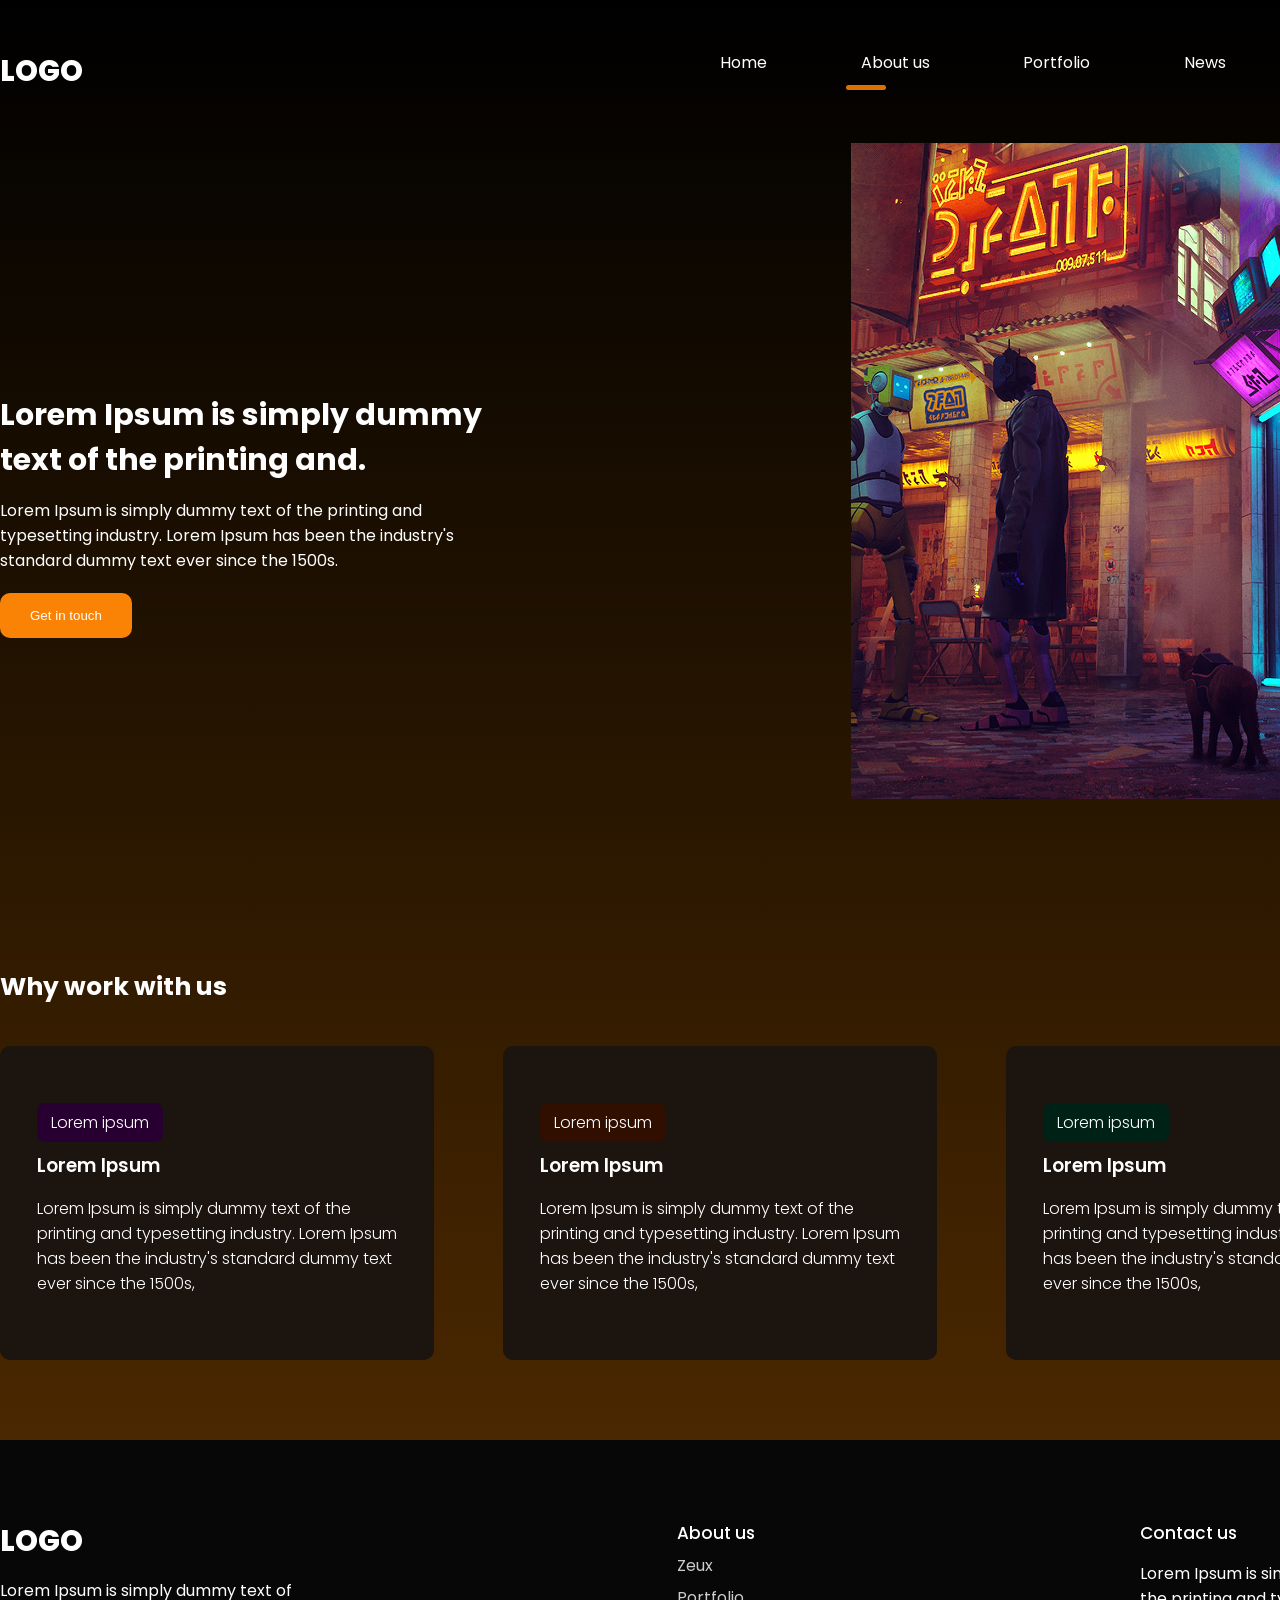
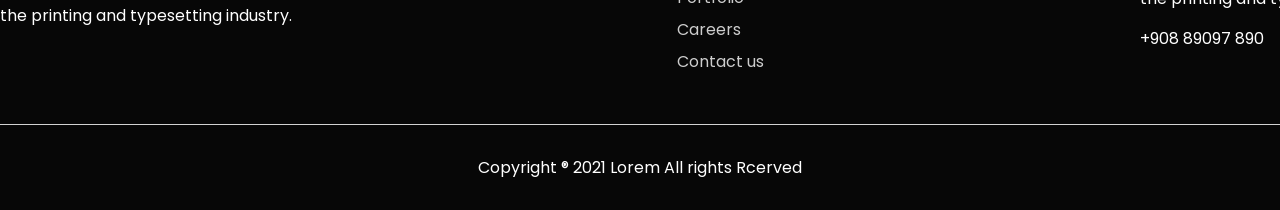
==== about.html @ 28b1ad0f "Add files via upload" ====
<!DOCTYPE html>
<html lang="en">
<head>
    <meta charset="UTF-8">
    <meta name="viewport" content="width=device-width, initial-scale=1.0">
    <title>About</title>
    <link rel="stylesheet" href="css/main.css">
</head>
<body>
    <div class="wrapper">
        <header class="container">
            <span class="logo">LOGO</span>
            <nav>
                <ul>
                    <li><a href="/index.html">Home</a></li>
                    <li class="active"><a href="/">About us</a></li>
                    <li><a href="">Portfolio</a></li>
                    <li><a href="">News</a></li>
                    <li class="btn"><a href="/contact.html">Contact us</a></li>
                </ul>
            </nav>
        </header>

        <div class="hero-about container">
            <div class="info">
                <h1>Lorem Ipsum is simply dummy text of the printing and.</h1>
                <p>Lorem Ipsum is simply dummy text of the printing and typesetting industry. Lorem Ipsum has been the industry's standard dummy text ever since the 1500s.</p>
                <button class="btn">Get in touch</button>
            </div>
            <img src="/img/Stray.png" alt="Stray">
        </div>

        <div class="container work">
            <h2>Why work with us</h2>
            <div class="blocks">
                <div class="block">
                    <span class="badge purple">Lorem ipsum</span>
                    <h3>Lorem Ipsum</h3>
                    <p>Lorem Ipsum is simply dummy text of the printing and typesetting industry. Lorem Ipsum has been the industry's standard dummy text ever since the 1500s,</p>
                </div>
                <div class="block">
                    <span class="badge brown">Lorem ipsum</span>
                    <h3>Lorem Ipsum</h3>
                    <p>Lorem Ipsum is simply dummy text of the printing and typesetting industry. Lorem Ipsum has been the industry's standard dummy text ever since the 1500s,</p>
                </div>
                <div class="block">
                    <span class="badge green">Lorem ipsum</span>
                    <h3>Lorem Ipsum</h3>
                    <p>Lorem Ipsum is simply dummy text of the printing and typesetting industry. Lorem Ipsum has been the industry's standard dummy text ever since the 1500s,</p>
                </div>
            </div>
        </div>

    </div>

    <footer>
        <div class="blocks container">
            <div>
                <span class="logo">LOGO</span>
                <p>Lorem Ipsum is simply dummy text of the printing and typesetting industry. </p>
            </div>
            <div>
                <h4>About us</h4>
                <ul>
                    <li>Zeux</li>
                    <li>Portfolio</li>
                    <li>Careers</li>
                    <li>Contact us</li>
                </ul>
            </div>
            <div>
                <h4>Contact us</h4>
                <p>Lorem Ipsum is simply dummy text of the printing and typesetting industry. </p>
                <p>+908 89097 890</p>
            </div>
        </div>

        <hr>
        <p>Copyright ® 2021 Lorem All rights Rcerved</p>
    </footer>

    <script>
        function checkEmail() {
            let email = document.querySelector('#emailField').value;
            if(!email.includes('@')) alert('Нет символа "@"!')
            else if(!email.includes('.')) alert('Нет символа "."!')
            else alert('Успешно!')
        }
    </script>
</body>
</html>
---- css/main.css ----
/* @font-face {
    font-family: 'Popins', sans-serif;
    src: url(/fonts/Poppins-ExtraBold.woff2) format('woff2');
    font-weight: 400;
    font-style: normal;
    font-display: swap;
} */

@import url('https://fonts.googleapis.com/css2?family=Poppins:ital,wght@0,100;0,200;0,300;0,400;0,500;0,600;0,700;0,800;0,900;1,100;1,200;1,300;1,400;1,500;1,600;1,700;1,800;1,900&display=swap');

* {
    margin: 0;
    padding: 0;
}

body {
    font-family: 'Poppins', sans-serif;
    font-weight: 400;
    color: #FFFFFF;
    font-size: 16px;
    background: black;
}

a {
    text-decoration: none;
}

img {
    max-width: 100%;
}

.wrapper {
    background: linear-gradient(180deg, #000000 0%, #4a2800 100%);
    width: 100%;
    overflow-x: hidden;
}

.container {
    width: 1440px;
    margin: 0 auto;
}

header {
    padding: 50px 0;
}

header .logo, footer .blocks .logo {
    text-transform: uppercase;
    font-size: 29px;
    font-weight: 800;
}

header nav {
    float: right;
    width: 50%;
}

header nav ul {
    list-style: none;
    display: flex;
    justify-content: space-between;
    z-index: 2;
    position: relative;
}

header nav ul li {
    display: inline-block;
}

header nav ul li.active::after {
    content: '';
    display: block;
    width: 40px;
    height: 5px;
    background: #DC7000;
    border-radius: 10px;
    position: relative;
    top: 10px;
    left: -15px;
}

header nav ul li a {
    color: #FFFFFF;
}

header nav ul li:not(.active):not(.btn) a:hover {
    border-bottom: 5px solid #DC7000;
}

header nav ul li.btn a, .email .block button {
    background: #fa9021;
    border-radius: 10px;
    padding: 9px 17px;
    transition: all 500ms ease;
}

header nav ul li.btn a:hover, .email .block button:hover {
    background: #4f2e0b;
}

.hero {
    padding-bottom: 100px;
    position: relative;
    z-index: 1;
}

.hero--info {
    width: 500px;
    padding-top: 70px;
}

.hero--info h2 {
    color: #E87D0E;
    font-size: 20px;
    font-weight: 600;
}

.hero--info h1 {
    font-size: 50px;
    font-weight: 600;
}

.hero--info p {
    font-weight: 400;
    line-height: 170%;
    margin: 30px 0;
}

.hero--info .btn, .hero-about .info .btn{
    padding: 15px 30px;
    background: #fa8305;
    border-radius: 10px;
    border: 0;
    color: #FFFFFF;
    transition: all 500ms ease;
}

.hero--info .btn:hover, .hero-about .info .btn:hover{
    cursor: pointer;
    transform: scale(1.1);
    background: #944b02;
}

.hero img {
    position: absolute;
    top: -150px;
    right: 0;
}

/* Игры */

.trending {
    padding-top: 132px;
}

.trending h3 {
    font-weight: 600;
    font-size: 31px;
    
}

.trending .see-all, .projects .see-all {
    background: #25211d;
    color: #FFFFFF;
    padding: 10px 30px;
    border-radius: 10px;
    float: right;
    display: block;
    font-size: 20px;
    font-weight: 400;
    transition: all 500ms ease;
}

.trending .see-all:hover, .projects .see-all:hover {
    background: #3d3630;
    cursor: pointer;
    transform: scale(1.1);
}

.trending .games {
    display: flex;
    justify-content: space-between;
    width: 100%;
    padding: 58px 0 130px 0;
}

.trending .games span {
    display: block;
    text-align: center;
    margin-top: 20px;
    font-size: 22px;
}

.trending .games span img {
    position: relative;
    top: 4px;
    margin-right: 8px;
}

/* Текст */

.big-text {
    font-weight: 600;
    font-size: 35px;
    padding-bottom: 67px;
    text-align: center;
    width: 800px;
}

/* Баннер */

.banner {
    padding-bottom: 150px;
}

.banner h3 {
    font-size: 30px;
    font-weight: 600;
    margin-bottom: 32px;
}

.banner p {
    line-height: 200%;
    width: 545px;
    margin-bottom: 46px;
}

.banner img {
    width: 100%;
}

/* features */

.features {
    background: url('/img/featuresBG2.png') no-repeat center center fixed;
    background-size: cover;
    padding: 90px 0;
}

.features h3, .features p {
    text-align: center;
    margin-bottom: 25px;
    margin-left: auto;
    margin-right: auto;
    max-width: 800px;
}

.features h3 {
    font-weight: 600;
    font-size: 30px;
}

.features .info {
    display: flex;
    justify-content: center;
    flex-wrap: wrap;
}

.features .info .block {
    text-align: center;
    width: 20%;
    margin: 30px 2%;
}

.features .info .block img {
    margin-bottom: 30px;
}

/* projects */

.projects {
    padding: 100px 0;
}

.projects h3 {
    font-size: 30px;
    font-weight: 600;
    text-align: center;
    margin-bottom: 15px;
}

.projects p {
    font-size: 14px;
    line-height: 185%;
    text-align: center;
    max-width: 500px;
    margin-left: auto;
    margin-right: auto;
    margin-bottom: 71px;
}

.projects .images {
    display: flex;
    justify-content: space-around;
    margin-bottom: 33px;
}

.projects .see-all {
    float: none;
    width: 70px;
    text-align: center;
    margin: 0 auto;
}

/* email */

.email{
    padding-bottom: 120px;
}

.email h3 {
    margin-top: 60px;
    margin-bottom: 30px;
    font-weight: 600;
    font-size: 30px;
}

/* .email p {
    width: 145px;
} */

.email .block {
    background: #1C140F;
    border-radius: 15px;
    padding: 40px 3%;
    margin-top: 74px;
    width: 94%;
    display: flex;
    justify-content: space-between;
    align-items: center;
}

.email .block h4 {
    font-size: 30px;
    font-weight: 500;
    margin-bottom: 10px;
}

.email .block p {
    width: 500px;
}

.email .block input {
    background: white;
    outline: none;
    border: none;
    border-radius: 8px;
    width: 350px;
    /* height: 48px; */
    font-family: 'Poppins', sans-serif;
    font-weight: 400;
    font-size: 16px;
    padding: 14px 30px;
    position: relative;
    right: -100px;
    z-index: 1;
    padding-right: 100px;
}

.email .block input::placeholder {
    color: #898989;
    font-size: 13px;
    font-weight: 300;
}

.email .block button {
    color: white;
    cursor: pointer;
    border: 0;
    border-radius: 8px;
    position: relative;
    z-index: 2;
    /* padding: 9px 14px; */
}

/* footer */

footer {
    background: #070707;
    padding: 80px 0 30px 0;
}

footer .blocks {
    display: flex;
    justify-content: space-between;
    margin-bottom: 50px;
}

footer .blocks p {
    width: 300px;
    margin: 15px 0;
}

footer .blocks h4 {
    font-size: 17px;
    font-weight: 500;
}

footer .blocks ul {
    list-style: none;
}

footer .blocks ul li {
    margin-top: 7px;
    opacity: 0.8;
}

footer hr {
    margin: 30px 0;
    border: 0;
    height: 0.6px;
    background: #D2D2D2;
}

footer > p {
    text-align: center;
}

/* Страница про нас */

.hero-about{
    position: relative;
}

.hero-about .info {
    width: 500px;
    padding: 250px 0;
}

.hero-about .info h1 {
    margin-bottom: 15px;
    font-size: 30px;
}

.hero-about .info .btn {
    margin-top: 20px;
}

.hero-about img {
    position: absolute;
    right: -150px;
    top: 0;
}

.work {
    padding: 80px 0;
}

.work h2 {
    font-size: 25px;
    margin-bottom: 40px;
}

.work .blocks {
    display: flex;
    justify-content: space-between;
}

.work .blocks .block {
    width: 25%;
    border-radius: 10px;
    padding: 64px 37px;
    background: #1C140F;
}

.work .blocks .block h3 { 
    margin: 16px 0;
    font-size: 20;
    font-weight: 600;
}

.work .blocks .block .badge {
    font-weight: 300;
    padding: 8px 14px;
    border-radius: 8px;
}

.work .blocks .block .purple {
    background: #270031;
}

.work .blocks .block .brown {
    background: #300f00;
}

.work .blocks .block .green {
    background: #002216;
}

.work .blocks .block p { 
    font-size: 14;
    font-weight: 300;
}

/* Контакты */

.hero-contacts h1 {
    text-align: center;
    font-size: 33px;
    font-weight: 600;
    margin: 70px 0 13px 0;

}

.hero-contacts p {
    text-align: center;
    font-size: 16px;
    font-weight: 300;
    margin-bottom: 90px;
}   

.hero-contacts img{
    display: flex;
    justify-content: center;
    margin: 0 auto;
    margin-bottom: 40px;
}

.feedback {
    padding: 70px 0;
    background: #1C140F;
}

.feedback h2 {
    text-align: center;
    font-size: 30px;
    font-weight: 300;
}

.feedback p {
    text-align: center;
    font-size: 13px;
    font-weight: 300;
    margin-bottom: 80px;
}

.feedback form {
    margin: 0 auto;
    width: 671px;
}

.feedback form .inline {
    display: flex;
    justify-content: space-between;
}

.feedback form .inline > div {
    width: 50%;
}

.feedback form label {
    color: #4F4F4F;
    font-size: 14px;
}

.feedback form input, .feedback form textarea {
    background: #2c2420;
    border-radius: 9px;
    border: 0.6px solid #CECECE;
    display: block;
    width: 90%;
    padding: 15px 10px;
    outline: none;
    color: white;
    margin: 7px 0 20px 0;
}

.feedback form .one-line {
    width: 95%;
}

.feedback form textarea{
    resize: none;
    height: 200px;
}

.feedback form .btn{
    padding: 15px 30px;
    background: #fa8305;
    border-radius: 10px;
    border: 0;
    color: #FFFFFF;
    transition: all 500ms ease;
    float: right;
}

.feedback form .btn:hover{
    cursor: pointer;
    transform: scale(1.1);
    background: #944b02;
}
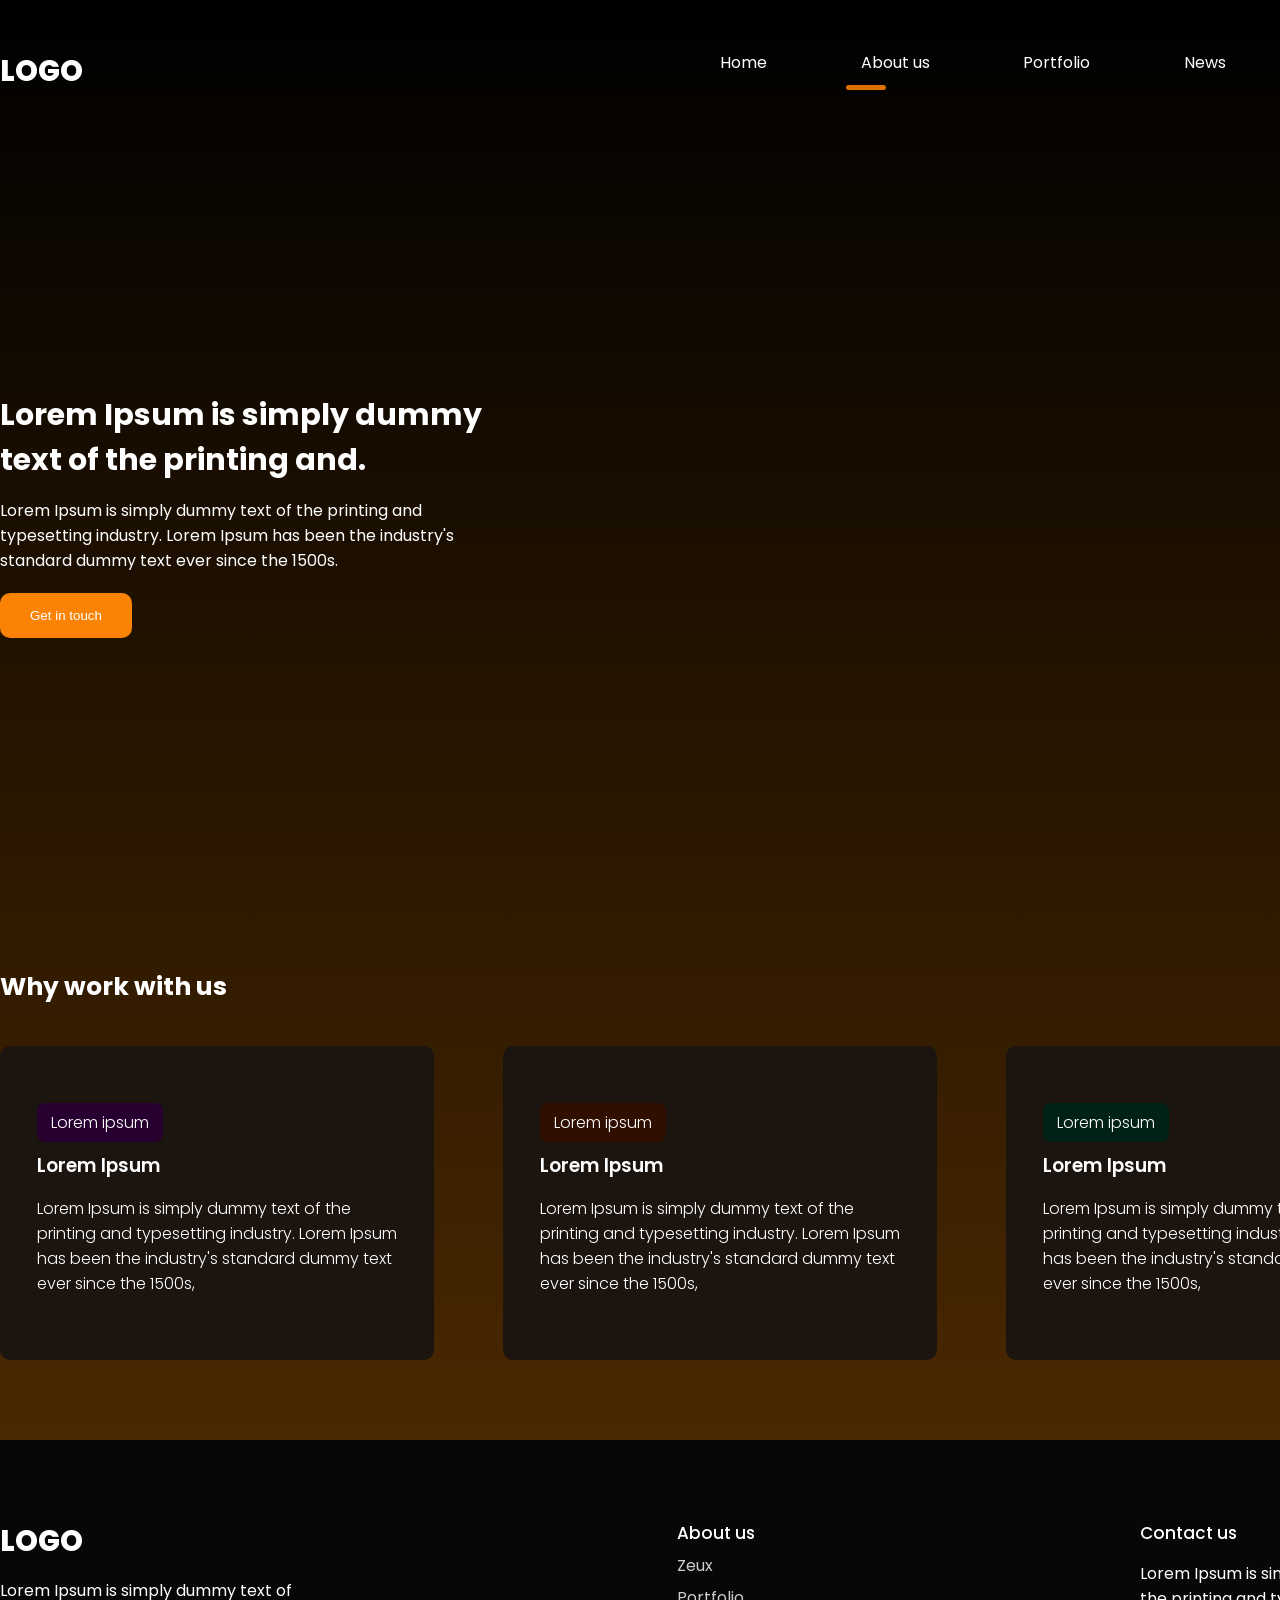
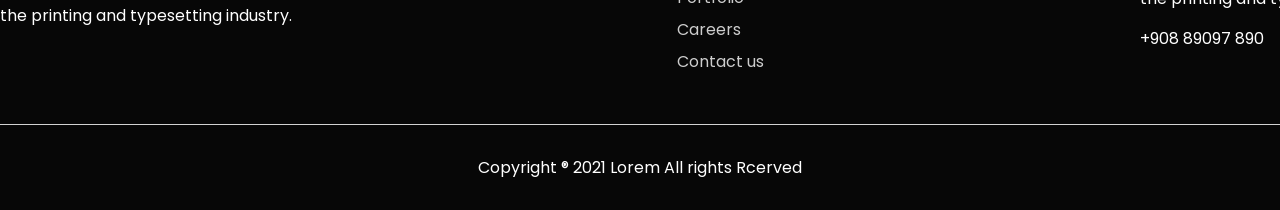
==== commit 647953c5: "Update about.html" ====
--- a/about.html
+++ b/about.html
@@ -12,11 +12,11 @@
             <span class="logo">LOGO</span>
             <nav>
                 <ul>
-                    <li><a href="/index.html">Home</a></li>
-                    <li class="active"><a href="/">About us</a></li>
+                    <li><a href="index.html">Home</a></li>
+                    <li class="active"><a href="about.html">About us</a></li>
                     <li><a href="">Portfolio</a></li>
                     <li><a href="">News</a></li>
-                    <li class="btn"><a href="/contact.html">Contact us</a></li>
+                    <li class="btn"><a href="contact.html">Contact us</a></li>
                 </ul>
             </nav>
         </header>
@@ -27,7 +27,7 @@
                 <p>Lorem Ipsum is simply dummy text of the printing and typesetting industry. Lorem Ipsum has been the industry's standard dummy text ever since the 1500s.</p>
                 <button class="btn">Get in touch</button>
             </div>
-            <img src="/img/Stray.png" alt="Stray">
+            <img src="img/stray.png" alt="Stray">
         </div>
 
         <div class="container work">
@@ -88,4 +88,4 @@
         }
     </script>
 </body>
-</html>+</html>
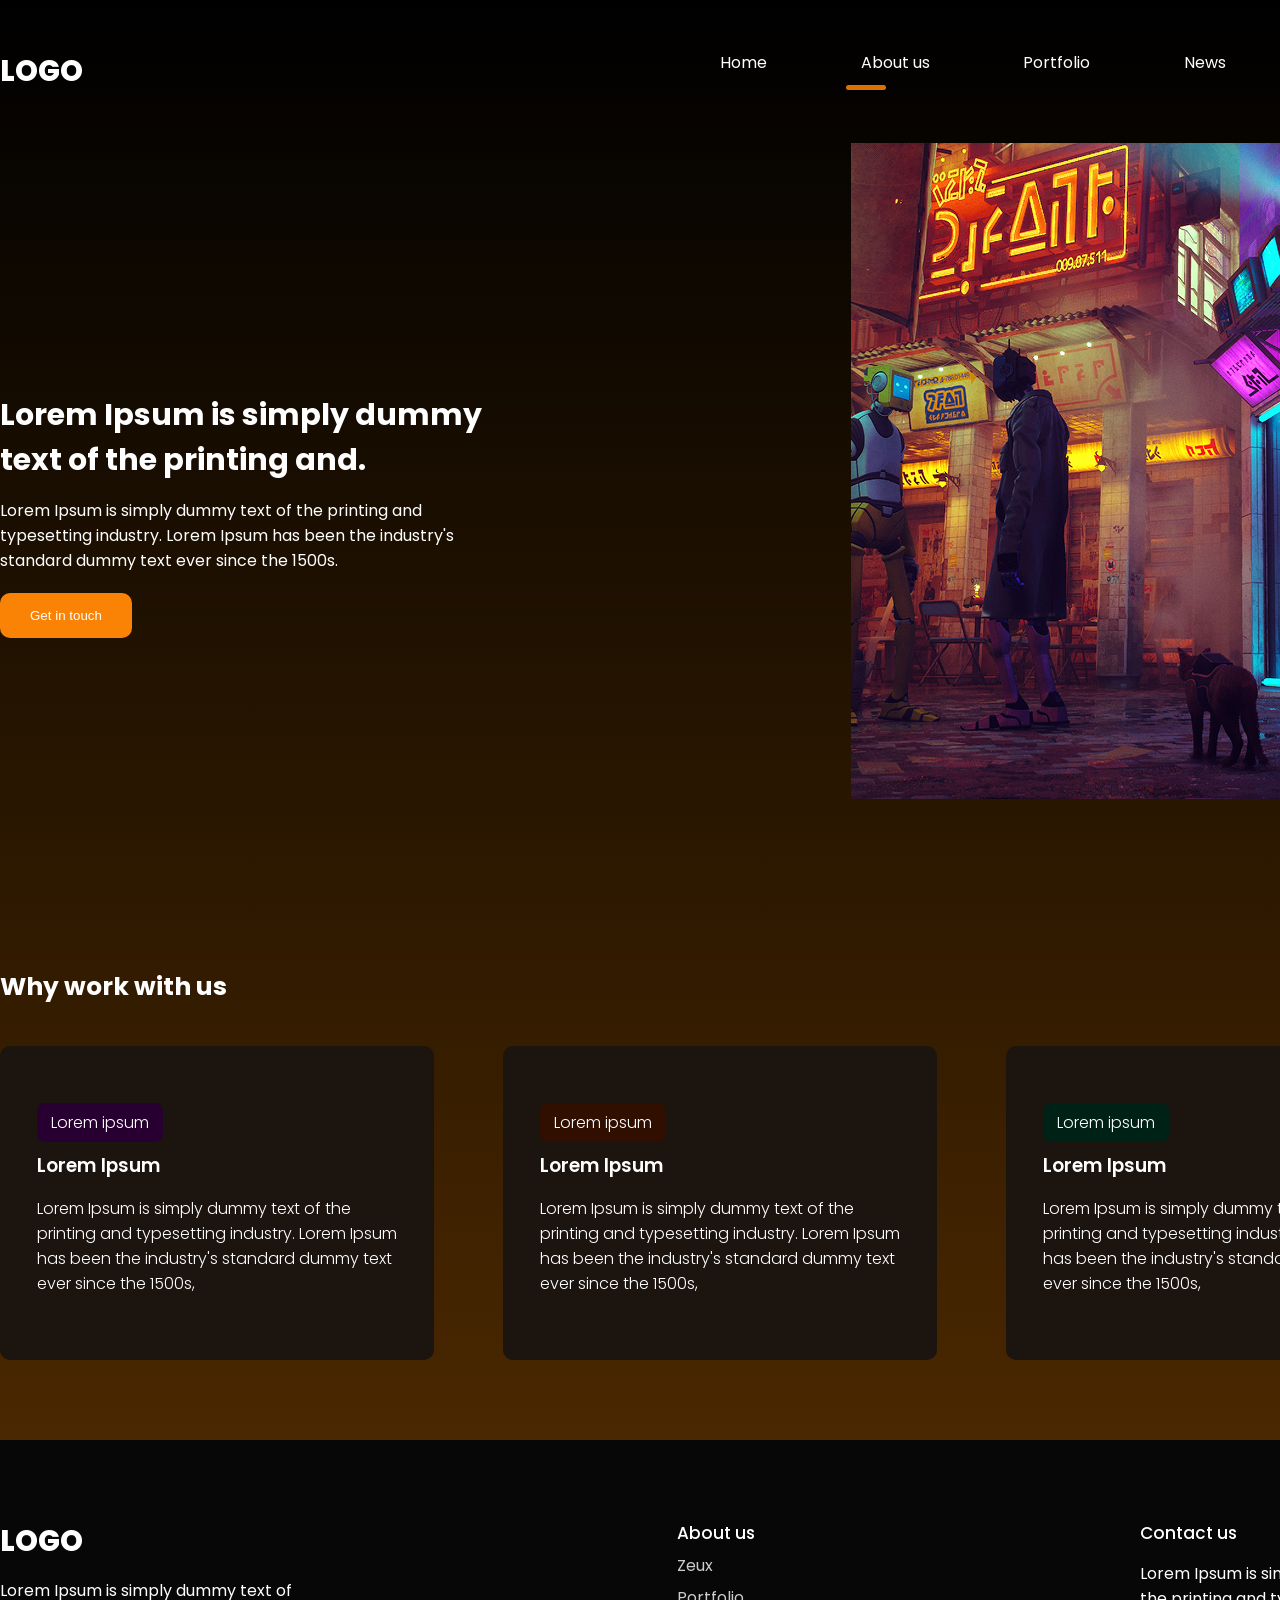
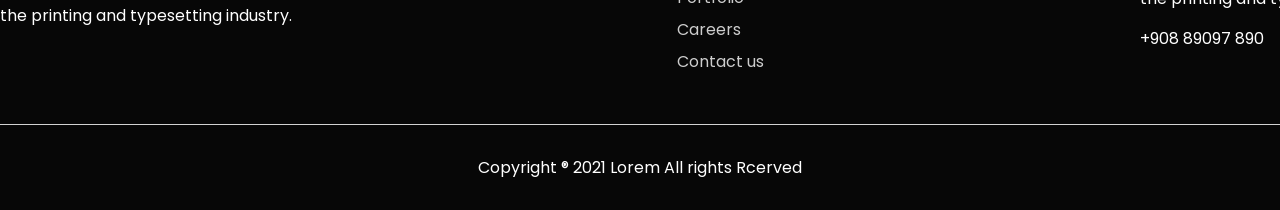
==== commit a388f57e: "Update about.html" ====
--- a/about.html
+++ b/about.html
@@ -27,7 +27,7 @@
                 <p>Lorem Ipsum is simply dummy text of the printing and typesetting industry. Lorem Ipsum has been the industry's standard dummy text ever since the 1500s.</p>
                 <button class="btn">Get in touch</button>
             </div>
-            <img src="img/stray.png" alt="Stray">
+            <img src="img/Stray.png" alt="Stray">
         </div>
 
         <div class="container work">
